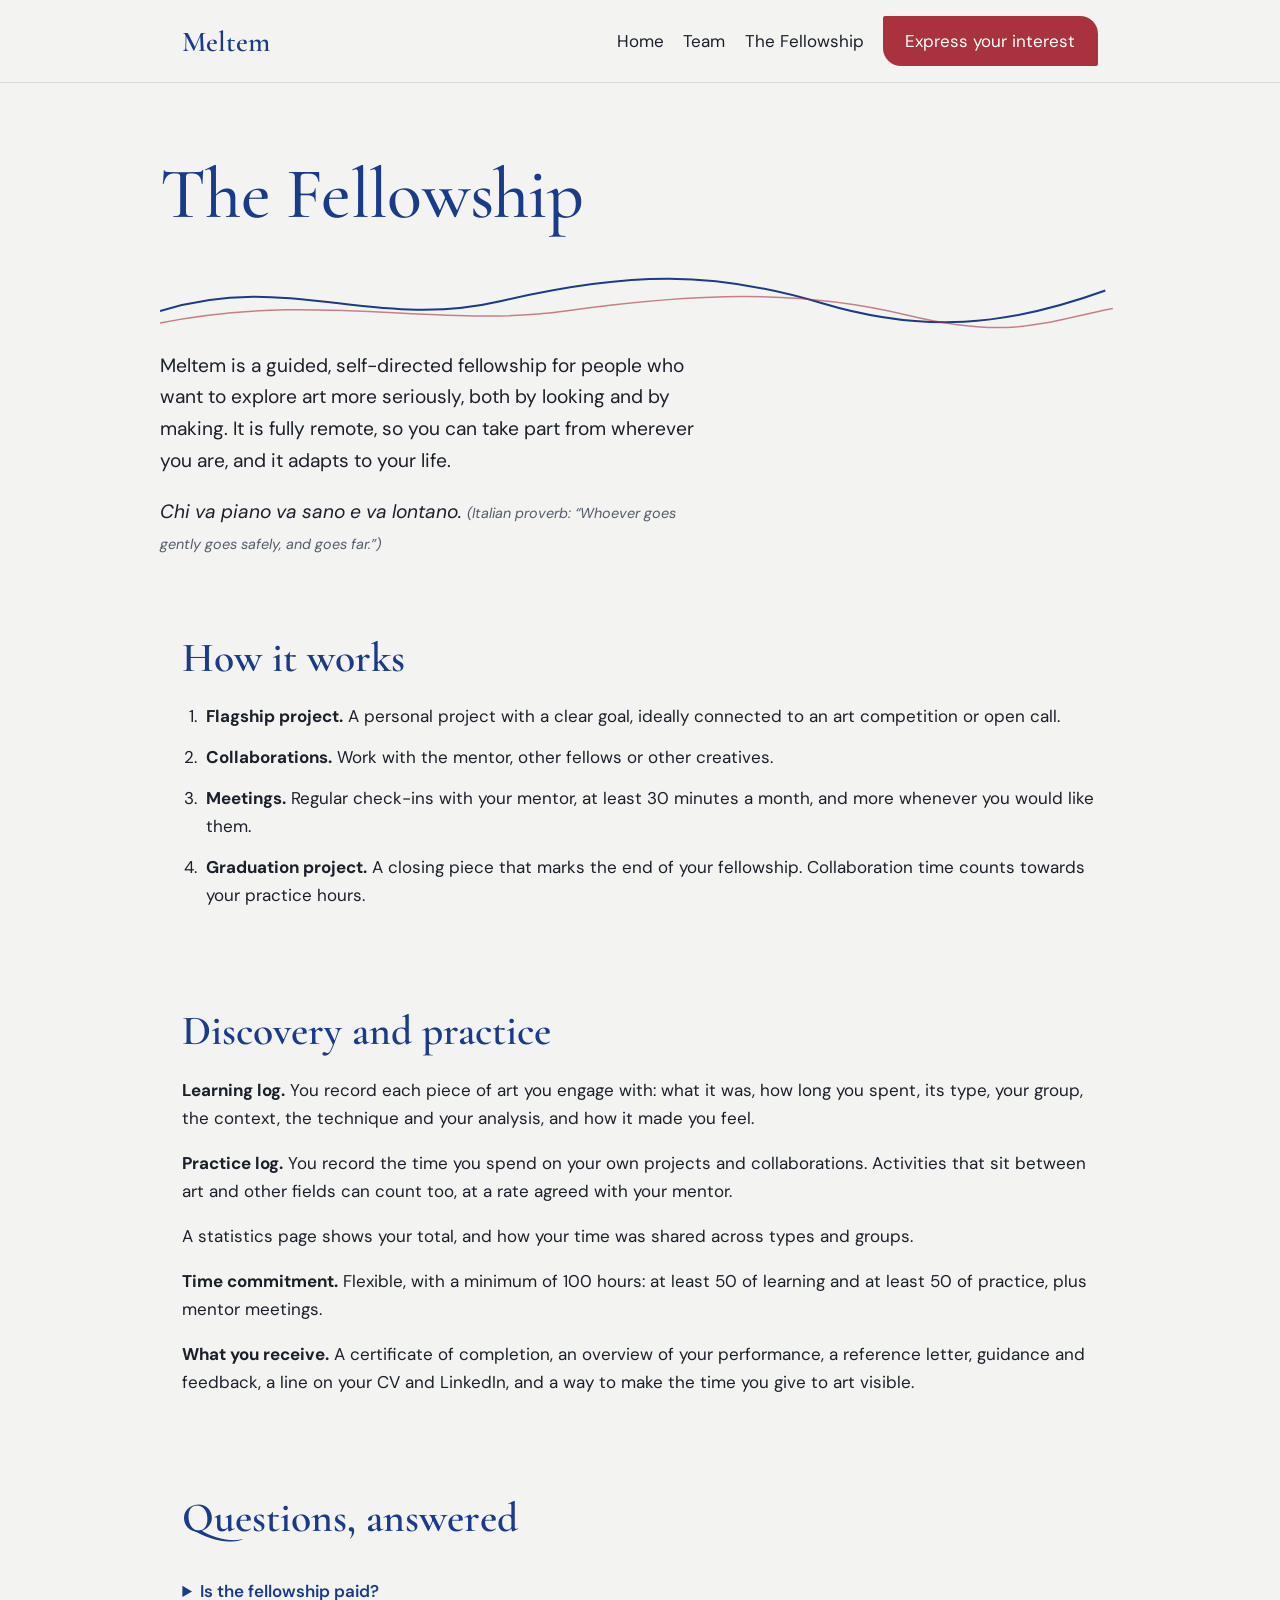
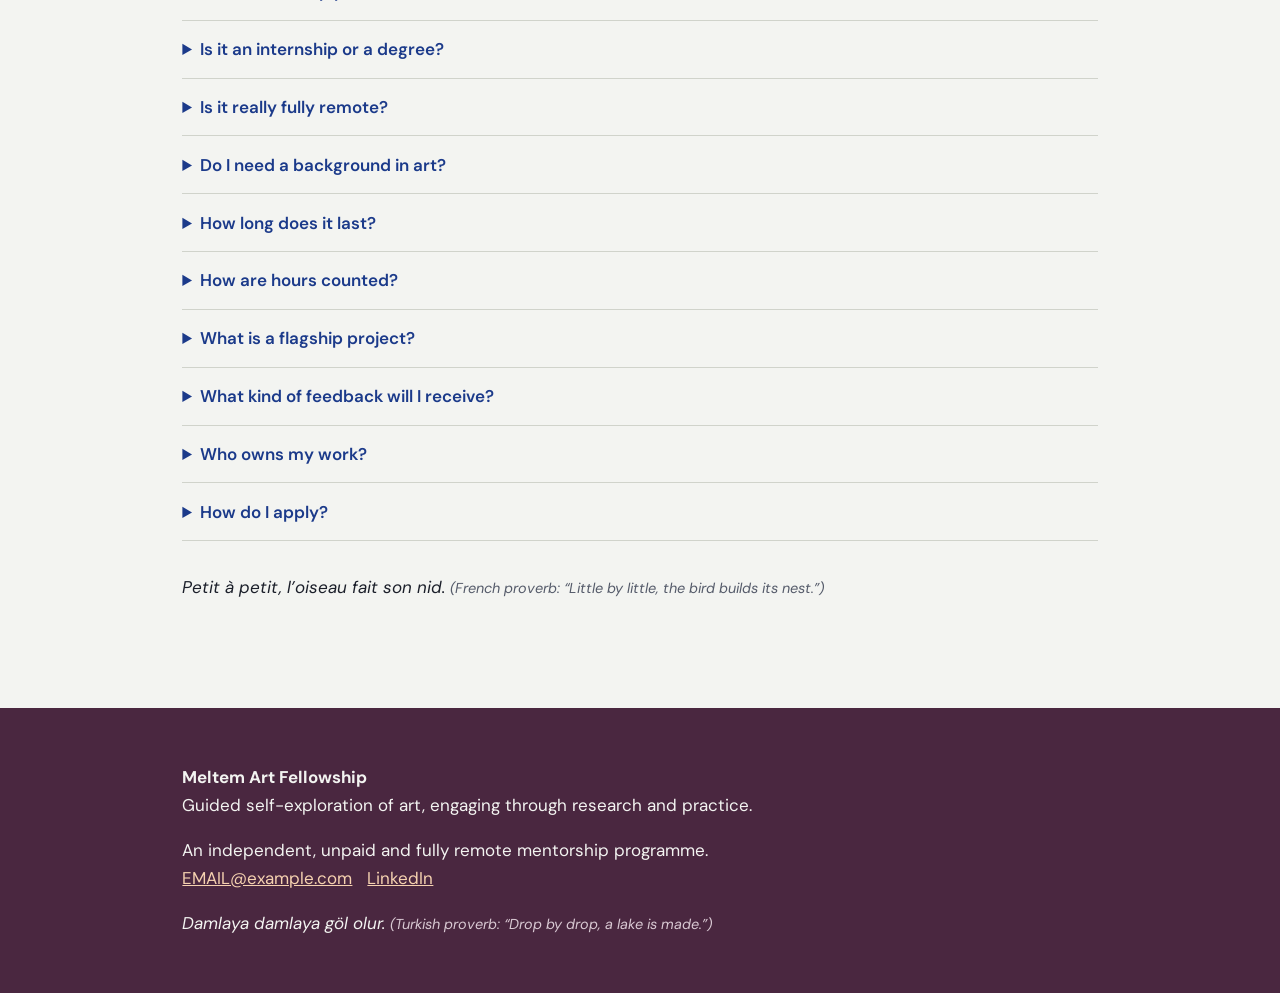
==== fellowship.html @ 4c6376e5 "Add files via upload" ====
<!doctype html><html lang="en-GB"><head><meta charset="utf-8"><meta name="viewport" content="width=device-width,initial-scale=1"><title>The Fellowship | Meltem Art Fellowship</title><meta name="description" content="Guided self-exploration of art, engaging through research and practice. An independent, unpaid and fully remote mentorship programme."><link rel="icon" href="data:image/svg+xml,<svg xmlns=%22http://www.w3.org/2000/svg%22 viewBox=%220 0 100 100%22><text y=%2280%22 font-size=%2290%22>🌬</text></svg>"><link rel="preconnect" href="https://fonts.googleapis.com"><link rel="preconnect" href="https://fonts.gstatic.com" crossorigin><link href="https://fonts.googleapis.com/css2?family=Cormorant+Garamond:ital,wght@0,500;0,600;1,500&family=DM+Sans:wght@400;500&display=swap" rel="stylesheet"><link rel="stylesheet" href="style.css"></head><body><header><div class="wrap"><a class="logo" href="index.html">Meltem</a><nav><a href="index.html">Home</a><a href="team.html">Team</a><a href="fellowship.html">The Fellowship</a><a class="btn" href="index.html#interest">Express your interest</a></nav></div></header><main>
<div class="wrap hero" style="padding-bottom:1rem"><h1 style="font-size:clamp(2.6rem,7vw,4.5rem)">The Fellowship</h1><svg class="wind" viewBox="0 0 900 60" preserveAspectRatio="none" aria-hidden="true"><path d="M0 40 C120 0 200 60 320 30 S520 0 620 32 S800 55 900 14" fill="none" stroke="#1B3A8A" stroke-width="2"/><path d="M0 52 C150 20 260 58 380 40 S600 18 700 44 S830 50 900 36" fill="none" stroke="#A8323E" stroke-width="1.5" opacity=".6"/></svg>
<p class="sub">Meltem is a guided, self-directed fellowship for people who want to explore art more seriously, both by looking and by making. It is fully remote, so you can take part from wherever you are, and it adapts to your life.</p>
<p class="sub" lang="it"><em>Chi va piano va sano e va lontano.</em> <span class="tr" lang="en-GB">(Italian proverb: “Whoever goes gently goes safely, and goes far.”)</span></p></div>
<section><div class="wrap"><h2>How it works</h2><ol class="steps">
<li><strong>Flagship project.</strong> A personal project with a clear goal, ideally connected to an art competition or open call.</li>
<li><strong>Collaborations.</strong> Work with the mentor, other fellows or other creatives.</li>
<li><strong>Meetings.</strong> Regular check-ins with your mentor, at least 30 minutes a month, and more whenever you would like them.</li>
<li><strong>Graduation project.</strong> A closing piece that marks the end of your fellowship. Collaboration time counts towards your practice hours.</li></ol></div></section>
<section><div class="wrap"><h2>Discovery and practice</h2><p><strong>Learning log.</strong> You record each piece of art you engage with: what it was, how long you spent, its type, your group, the context, the technique and your analysis, and how it made you feel.</p><p><strong>Practice log.</strong> You record the time you spend on your own projects and collaborations. Activities that sit between art and other fields can count too, at a rate agreed with your mentor.</p><p>A statistics page shows your total, and how your time was shared across types and groups.</p>
<p><strong>Time commitment.</strong> Flexible, with a minimum of 100 hours: at least 50 of learning and at least 50 of practice, plus mentor meetings.</p>
<p><strong>What you receive.</strong> A certificate of completion, an overview of your performance, a reference letter, guidance and feedback, a line on your CV and LinkedIn, and a way to make the time you give to art visible.</p></div></section>
<section><div class="wrap"><h2>Questions, answered</h2>
<details><summary>Is the fellowship paid?</summary><p>No. It is unpaid, and there are no fees either. We would rather be completely clear about this from the start. What you receive is guidance, structure and recognition of the work you do.</p></details>
<details><summary>Is it an internship or a degree?</summary><p>Neither. It is an independent, mentored programme. When you complete it, you receive a certificate of completion and a reference letter, but not an academic qualification.</p></details>
<details><summary>Is it really fully remote?</summary><p>Yes. Everything happens online, so you can join from anywhere. We will find meeting times that suit your time zone.</p></details>
<details><summary>Do I need a background in art?</summary><p>No formal training is needed. Curiosity and a willingness to practise matter most.</p></details>
<details><summary>How long does it last?</summary><p>It is flexible and follows your availability, with a minimum of 100 hours. Some people will take a few months, others a little longer, and both are fine.</p></details>
<details><summary>How are hours counted?</summary><p>Through a shared spreadsheet. You report your own learning and practice time, and your mentor reports the meeting time.</p></details>
<details><summary>What is a flagship project?</summary><p>A project with a clear goal, such as a piece for a competition or open call. If it is accepted, published or exhibited, that is wonderful, but the real value lies in the process.</p></details>
<details><summary>What kind of feedback will I receive?</summary><p>Honest, specific and kind. We will talk about your ideas as well as your technique.</p></details>
<details><summary>Who owns my work?</summary><p>You do, always.</p></details>
<details><summary>How do I apply?</summary><p>Fill in the form on the <a href="index.html#interest">home page</a>. We will read every message personally.</p></details>
<p lang="fr" style="margin-top:2rem"><em>Petit à petit, l’oiseau fait son nid.</em> <span class="tr" lang="en-GB">(French proverb: “Little by little, the bird builds its nest.”)</span></p></div></section>
</main><footer><div class="wrap"><p><strong>Meltem Art Fellowship</strong><br>Guided self-exploration of art, engaging through research and practice.</p><p>An independent, unpaid and fully remote mentorship programme.<br><a href="mailto:EMAIL@example.com">EMAIL@example.com</a> &nbsp; <a href="LINKEDIN_URL">LinkedIn</a></p><p lang="tr"><em>Damlaya damlaya göl olur.</em> <span class="tr" lang="en-GB">(Turkish proverb: “Drop by drop, a lake is made.”)</span></p></div></footer></body></html>
---- style.css ----
:root{--limewash:#F3F4F1;--lapis:#1B3A8A;--pomegranate:#A8323E;--fig:#4A2740;--sage:#7C8C5A;--apricot:#F6D2B0;--lemon:#F2C94C;--ink:#1B1F2A}
*{box-sizing:border-box}html{scroll-behavior:smooth}
body{margin:0;background:var(--limewash);color:var(--ink);font:17px/1.65 "DM Sans",system-ui,sans-serif}
h1,h2,h3{font-family:"Cormorant Garamond",Georgia,serif;color:var(--lapis);line-height:1.1;font-weight:600;margin:0 0 .5em}
h1{font-size:clamp(3rem,9vw,6rem);font-weight:500;letter-spacing:-.01em}h2{font-size:clamp(1.9rem,4vw,2.6rem)}h3{font-size:1.5rem}
a{color:var(--lapis)}a:focus-visible,button:focus-visible,input:focus-visible,textarea:focus-visible,summary:focus-visible{outline:3px solid var(--pomegranate);outline-offset:3px}
.wrap{max-width:960px;margin:0 auto;padding:0 1.4rem}
header{border-bottom:1px solid #d9dbd4}header .wrap{display:flex;flex-wrap:wrap;gap:.8rem 1.6rem;align-items:center;justify-content:space-between;padding-top:1rem;padding-bottom:1rem}
.logo{font:600 1.8rem "Cormorant Garamond",serif;color:var(--lapis);text-decoration:none}
nav{display:flex;flex-wrap:wrap;gap:1.2rem;align-items:center}nav a{text-decoration:none;color:var(--ink)}nav a:hover{color:var(--pomegranate)}
.btn{display:inline-block;background:var(--pomegranate);color:#fff;padding:.7rem 1.4rem;border-radius:2px 18px 2px 18px;text-decoration:none;border:0;font:inherit;cursor:pointer}
.btn:hover{background:var(--fig)}.btn.alt{background:none;color:var(--lapis);box-shadow:inset 0 0 0 2px var(--lapis)}
.hero{padding:4.5rem 0 3rem;position:relative}.hero p.sub{max-width:34rem;font-size:1.2rem}
.hello{color:var(--pomegranate);font-style:italic;margin-bottom:.4rem}
.wind{display:block;width:100%;height:60px;margin:1rem 0}
section{padding:2.6rem 0}.tr{font-size:.9rem;color:#555b6a;font-style:italic}
.pillars{display:grid;gap:1.6rem;grid-template-columns:repeat(auto-fit,minmax(240px,1fr))}
.pillars div{border-top:4px solid var(--sage);padding-top:.8rem}.pillars div:nth-child(2){border-color:var(--pomegranate)}.pillars div:nth-child(3){border-color:var(--lapis)}
.pillars h3{margin:0}
.note{background:var(--apricot);padding:1.8rem 2rem;border-radius:40px 4px 40px 4px;font-size:1.1rem}
.take{columns:2 260px;padding-left:1.1rem}
form{display:grid;gap:1rem;max-width:560px}label{display:grid;gap:.3rem;font-weight:500}
input,textarea{font:inherit;padding:.65rem .8rem;border:1px solid #9aa0ad;border-radius:3px;background:#fff}
.chk{display:flex;gap:.6rem;font-weight:400;align-items:flex-start}.chk input{margin-top:.4rem}
.ok{background:#e3e8d6;padding:1rem;border-left:4px solid var(--sage);display:none}.err{color:var(--pomegranate);display:none}
.person{display:grid;grid-template-columns:140px 1fr;gap:1.6rem;margin:1.6rem 0;align-items:start}
.ph{aspect-ratio:1;background:var(--apricot);display:grid;place-items:center;color:var(--fig);font-style:italic;border-radius:70px 4px 70px 4px;text-align:center;font-size:.9rem}
.ph.s{background:#e3e8d6;border-radius:4px 70px 4px 70px}
@media(max-width:560px){.person{grid-template-columns:1fr}.ph{max-width:140px}}
ol.steps{padding-left:1.2rem}ol.steps li{margin-bottom:.8rem;padding-left:.3rem}
details{border-bottom:1px solid #d0d3cb;padding:.9rem 0}summary{cursor:pointer;font-weight:600;color:var(--lapis)}details p{margin:.6rem 0 0}
footer{background:var(--fig);color:var(--limewash);padding:2.4rem 0;margin-top:3rem}footer a{color:var(--apricot)}footer .tr{color:#d9c9d3}
@media(prefers-reduced-motion:no-preference){.wind path{stroke-dasharray:900;stroke-dashoffset:900;animation:d 3s ease forwards}@keyframes d{to{stroke-dashoffset:0}}}
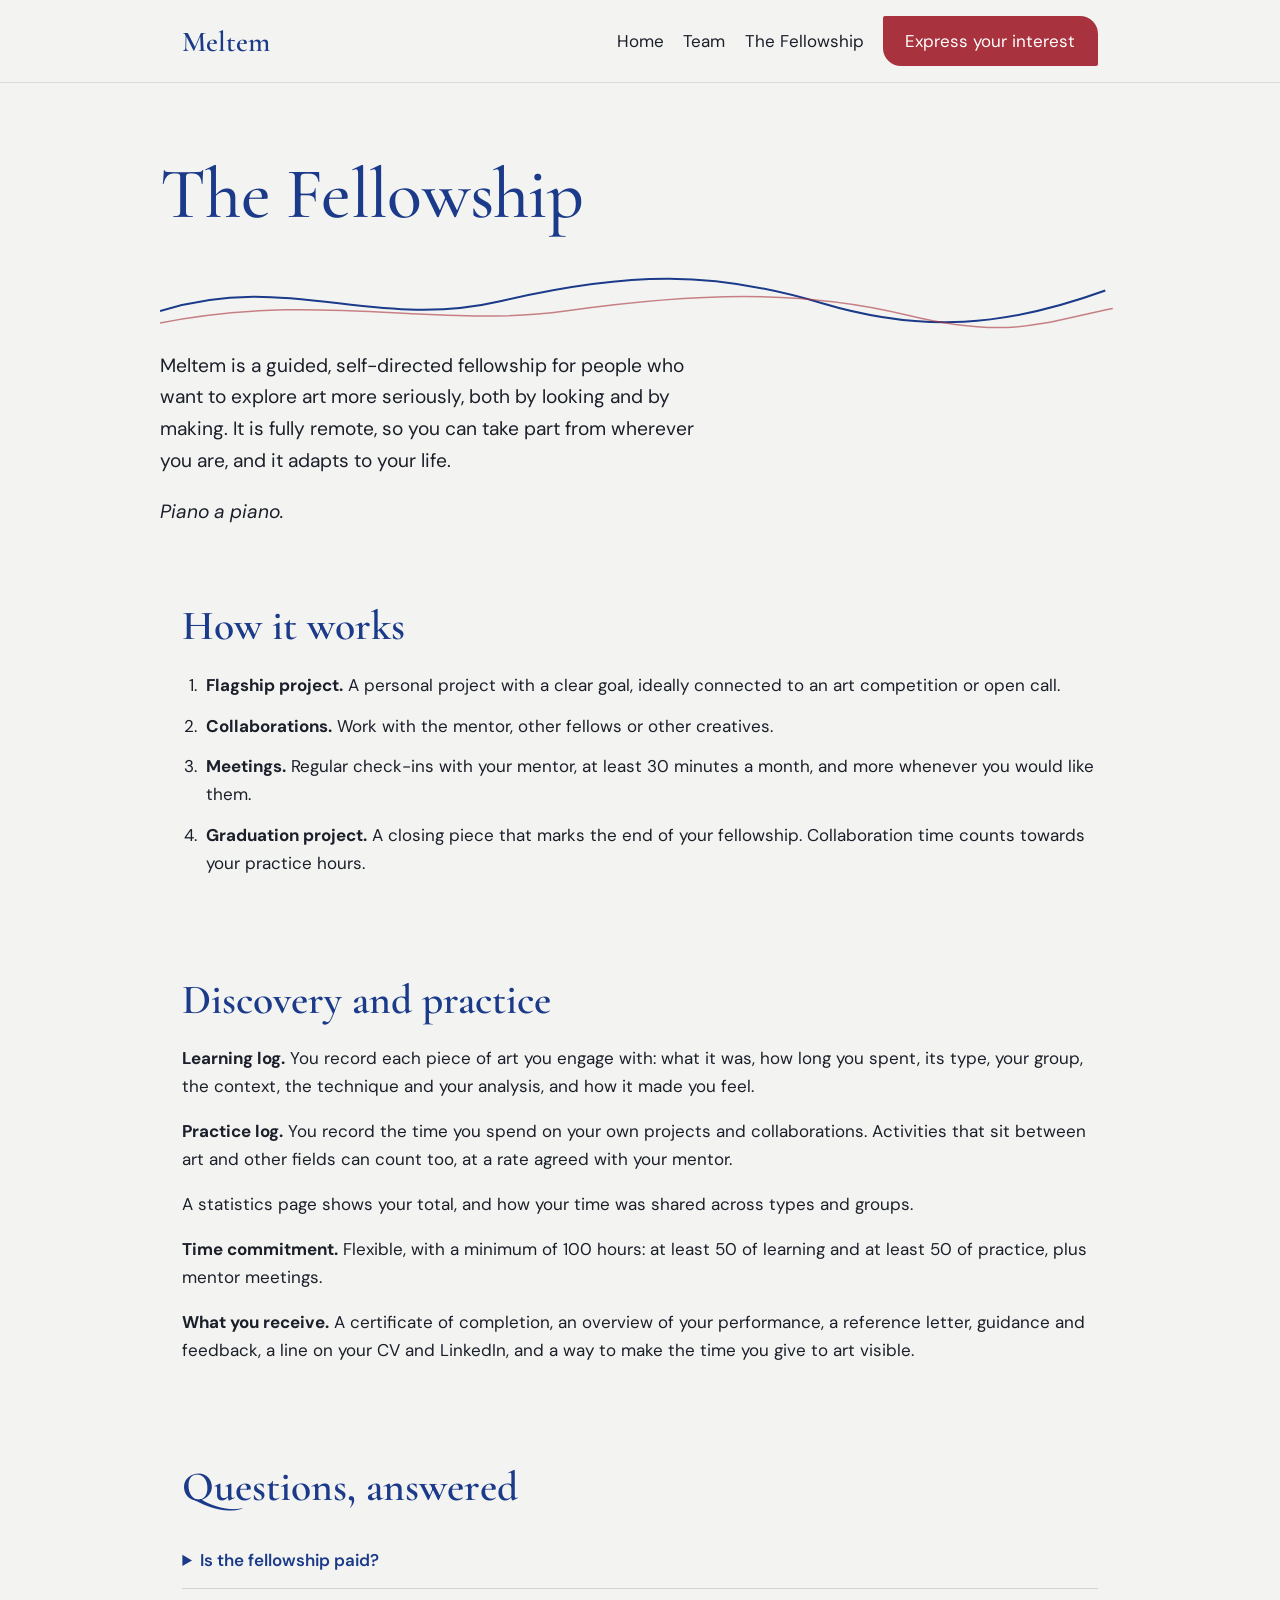
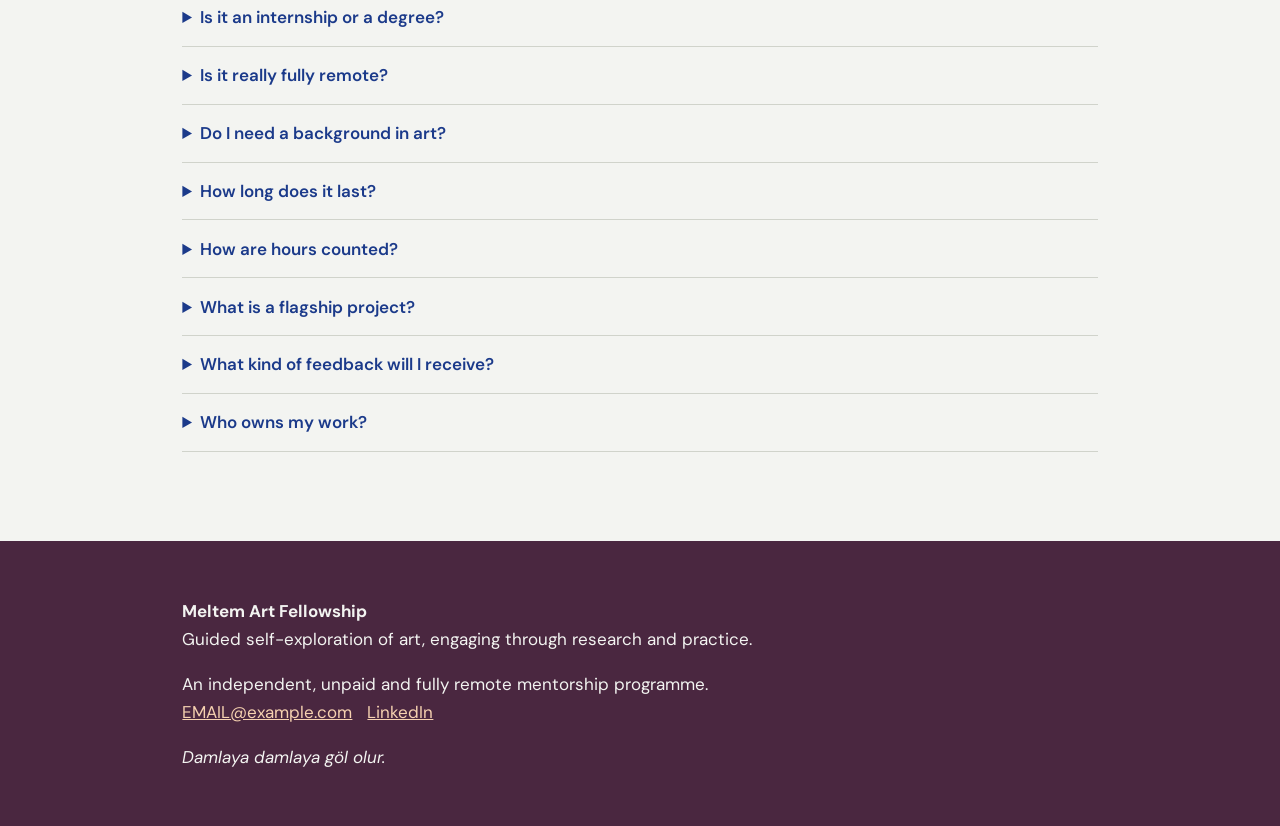
==== commit f9ca8a0f: "Update fellowship.html" ====
--- a/fellowship.html
+++ b/fellowship.html
@@ -1,7 +1,7 @@
 <!doctype html><html lang="en-GB"><head><meta charset="utf-8"><meta name="viewport" content="width=device-width,initial-scale=1"><title>The Fellowship | Meltem Art Fellowship</title><meta name="description" content="Guided self-exploration of art, engaging through research and practice. An independent, unpaid and fully remote mentorship programme."><link rel="icon" href="data:image/svg+xml,<svg xmlns=%22http://www.w3.org/2000/svg%22 viewBox=%220 0 100 100%22><text y=%2280%22 font-size=%2290%22>🌬</text></svg>"><link rel="preconnect" href="https://fonts.googleapis.com"><link rel="preconnect" href="https://fonts.gstatic.com" crossorigin><link href="https://fonts.googleapis.com/css2?family=Cormorant+Garamond:ital,wght@0,500;0,600;1,500&family=DM+Sans:wght@400;500&display=swap" rel="stylesheet"><link rel="stylesheet" href="style.css"></head><body><header><div class="wrap"><a class="logo" href="index.html">Meltem</a><nav><a href="index.html">Home</a><a href="team.html">Team</a><a href="fellowship.html">The Fellowship</a><a class="btn" href="index.html#interest">Express your interest</a></nav></div></header><main>
 <div class="wrap hero" style="padding-bottom:1rem"><h1 style="font-size:clamp(2.6rem,7vw,4.5rem)">The Fellowship</h1><svg class="wind" viewBox="0 0 900 60" preserveAspectRatio="none" aria-hidden="true"><path d="M0 40 C120 0 200 60 320 30 S520 0 620 32 S800 55 900 14" fill="none" stroke="#1B3A8A" stroke-width="2"/><path d="M0 52 C150 20 260 58 380 40 S600 18 700 44 S830 50 900 36" fill="none" stroke="#A8323E" stroke-width="1.5" opacity=".6"/></svg>
 <p class="sub">Meltem is a guided, self-directed fellowship for people who want to explore art more seriously, both by looking and by making. It is fully remote, so you can take part from wherever you are, and it adapts to your life.</p>
-<p class="sub" lang="it"><em>Chi va piano va sano e va lontano.</em> <span class="tr" lang="en-GB">(Italian proverb: “Whoever goes gently goes safely, and goes far.”)</span></p></div>
+<p class="sub" lang="it"><em>Piano a piano.</em></p></div>
 <section><div class="wrap"><h2>How it works</h2><ol class="steps">
 <li><strong>Flagship project.</strong> A personal project with a clear goal, ideally connected to an art competition or open call.</li>
 <li><strong>Collaborations.</strong> Work with the mentor, other fellows or other creatives.</li>
@@ -15,11 +15,9 @@
 <details><summary>Is it an internship or a degree?</summary><p>Neither. It is an independent, mentored programme. When you complete it, you receive a certificate of completion and a reference letter, but not an academic qualification.</p></details>
 <details><summary>Is it really fully remote?</summary><p>Yes. Everything happens online, so you can join from anywhere. We will find meeting times that suit your time zone.</p></details>
 <details><summary>Do I need a background in art?</summary><p>No formal training is needed. Curiosity and a willingness to practise matter most.</p></details>
-<details><summary>How long does it last?</summary><p>It is flexible and follows your availability, with a minimum of 100 hours. Some people will take a few months, others a little longer, and both are fine.</p></details>
-<details><summary>How are hours counted?</summary><p>Through a shared spreadsheet. You report your own learning and practice time, and your mentor reports the meeting time.</p></details>
+<details><summary>How long does it last?</summary><p>It is flexible and follows your availability, with a minimum of 100 hours. Some people will take a few weeks, others a few months, and both are fine.</p></details>
+<details><summary>How are hours counted?</summary><p>Through a shared spreadsheet. You report your learning and practice time.</p></details>
 <details><summary>What is a flagship project?</summary><p>A project with a clear goal, such as a piece for a competition or open call. If it is accepted, published or exhibited, that is wonderful, but the real value lies in the process.</p></details>
 <details><summary>What kind of feedback will I receive?</summary><p>Honest, specific and kind. We will talk about your ideas as well as your technique.</p></details>
 <details><summary>Who owns my work?</summary><p>You do, always.</p></details>
-<details><summary>How do I apply?</summary><p>Fill in the form on the <a href="index.html#interest">home page</a>. We will read every message personally.</p></details>
-<p lang="fr" style="margin-top:2rem"><em>Petit à petit, l’oiseau fait son nid.</em> <span class="tr" lang="en-GB">(French proverb: “Little by little, the bird builds its nest.”)</span></p></div></section>
-</main><footer><div class="wrap"><p><strong>Meltem Art Fellowship</strong><br>Guided self-exploration of art, engaging through research and practice.</p><p>An independent, unpaid and fully remote mentorship programme.<br><a href="mailto:EMAIL@example.com">EMAIL@example.com</a> &nbsp; <a href="LINKEDIN_URL">LinkedIn</a></p><p lang="tr"><em>Damlaya damlaya göl olur.</em> <span class="tr" lang="en-GB">(Turkish proverb: “Drop by drop, a lake is made.”)</span></p></div></footer></body></html>
+</main><footer><div class="wrap"><p><strong>Meltem Art Fellowship</strong><br>Guided self-exploration of art, engaging through research and practice.</p><p>An independent, unpaid and fully remote mentorship programme.<br><a href="mailto:EMAIL@example.com">EMAIL@example.com</a> &nbsp; <a href="LINKEDIN_URL">LinkedIn</a></p><p lang="tr"><em>Damlaya damlaya göl olur.</em></p></div></footer></body></html>
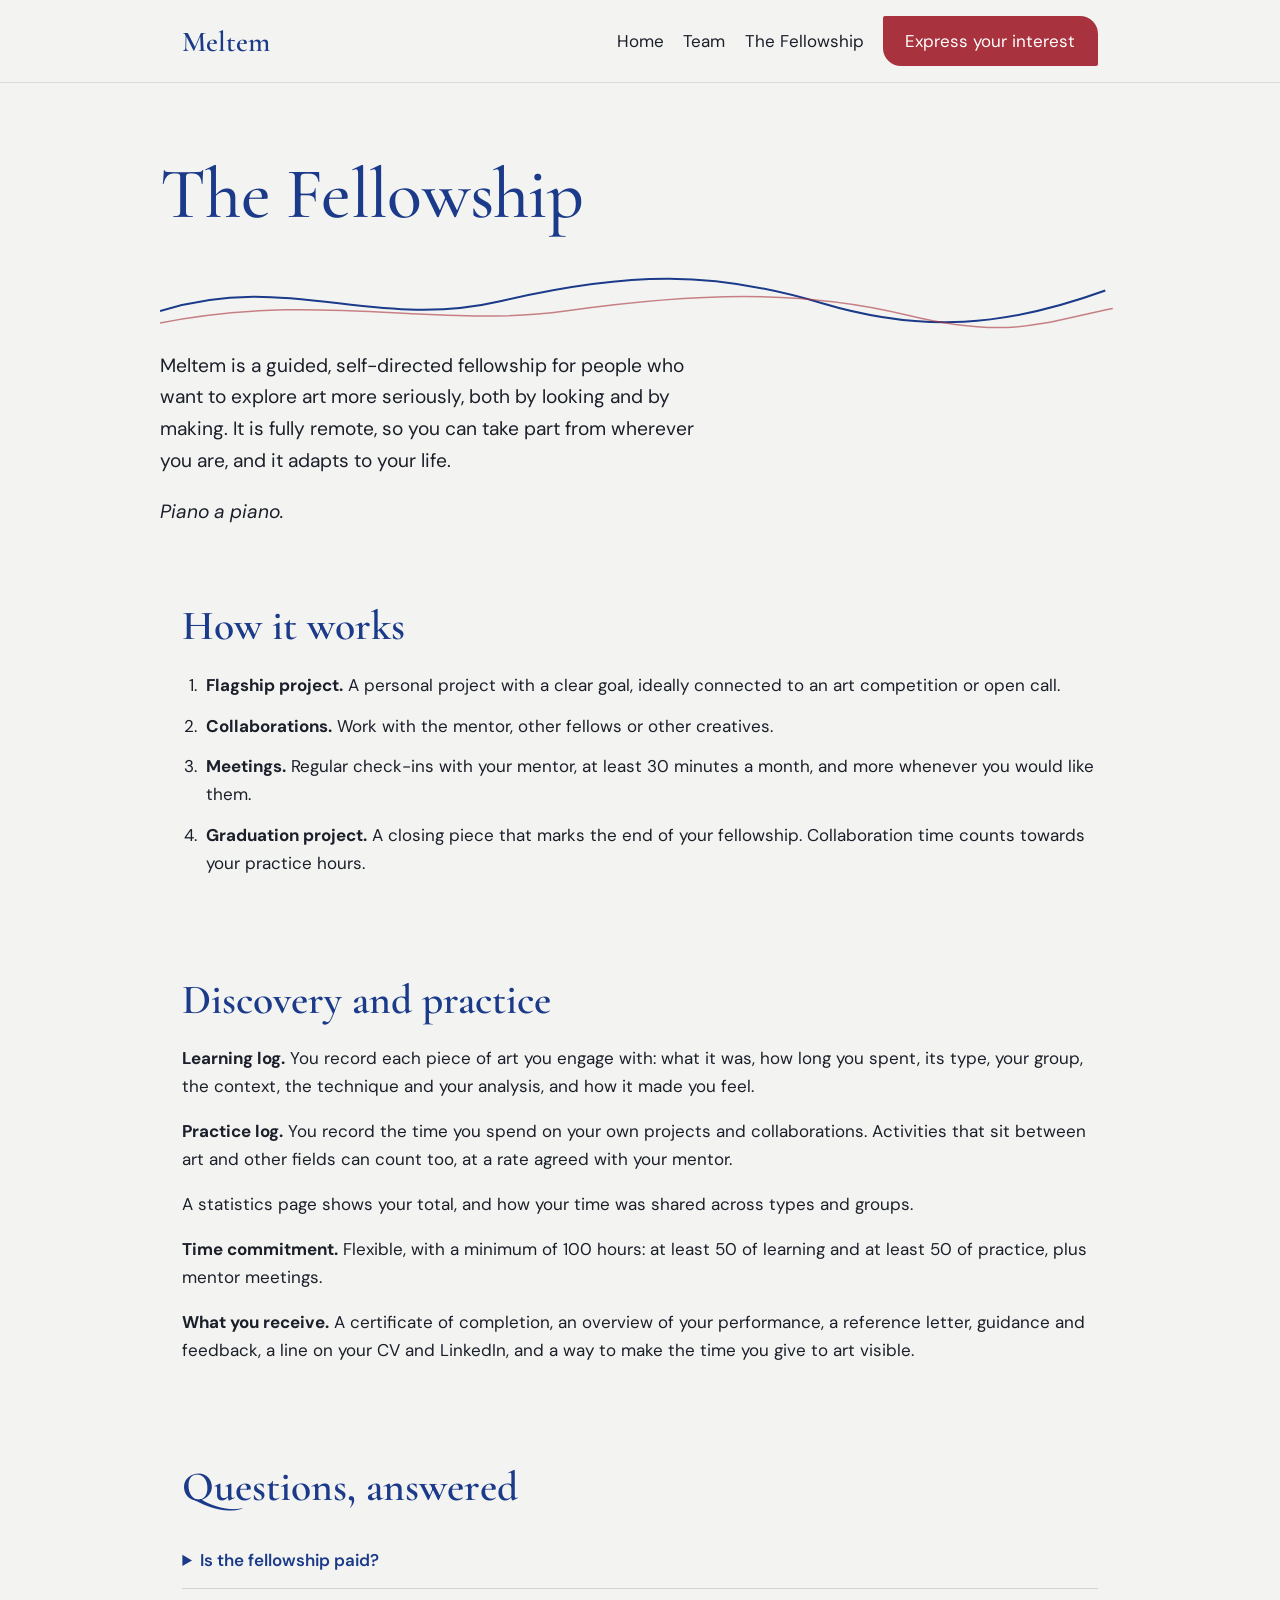
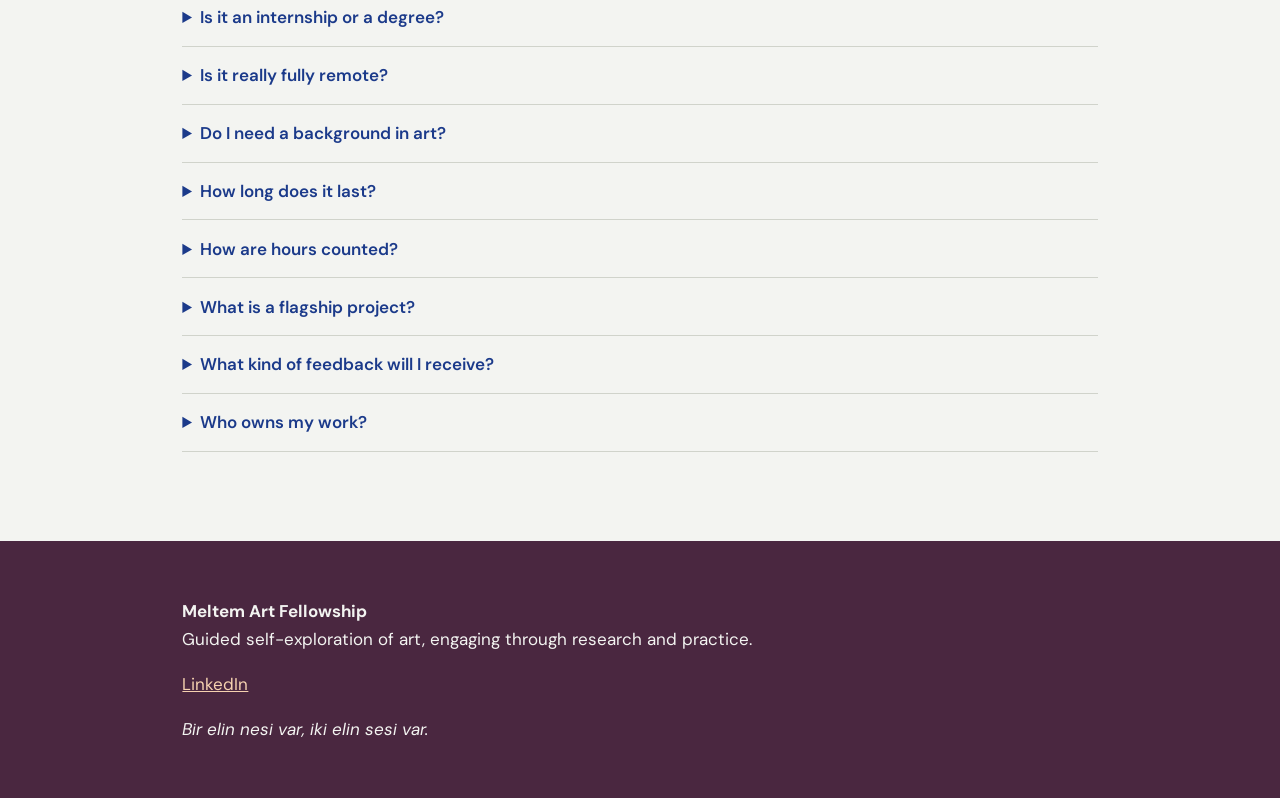
==== commit c6305b5f: "Update fellowship.html" ====
--- a/fellowship.html
+++ b/fellowship.html
@@ -20,4 +20,4 @@
 <details><summary>What is a flagship project?</summary><p>A project with a clear goal, such as a piece for a competition or open call. If it is accepted, published or exhibited, that is wonderful, but the real value lies in the process.</p></details>
 <details><summary>What kind of feedback will I receive?</summary><p>Honest, specific and kind. We will talk about your ideas as well as your technique.</p></details>
 <details><summary>Who owns my work?</summary><p>You do, always.</p></details>
-</main><footer><div class="wrap"><p><strong>Meltem Art Fellowship</strong><br>Guided self-exploration of art, engaging through research and practice.</p><p>An independent, unpaid and fully remote mentorship programme.<br><a href="mailto:EMAIL@example.com">EMAIL@example.com</a> &nbsp; <a href="LINKEDIN_URL">LinkedIn</a></p><p lang="tr"><em>Damlaya damlaya göl olur.</em></p></div></footer></body></html>
+</main><footer><div class="wrap"><p><strong>Meltem Art Fellowship</strong><br>Guided self-exploration of art, engaging through research and practice.</p><p><a href="LINKEDIN_URL">LinkedIn</a></p><p lang="tr"><em>Bir elin nesi var, iki elin sesi var.</em></p></div></footer></body></html>
